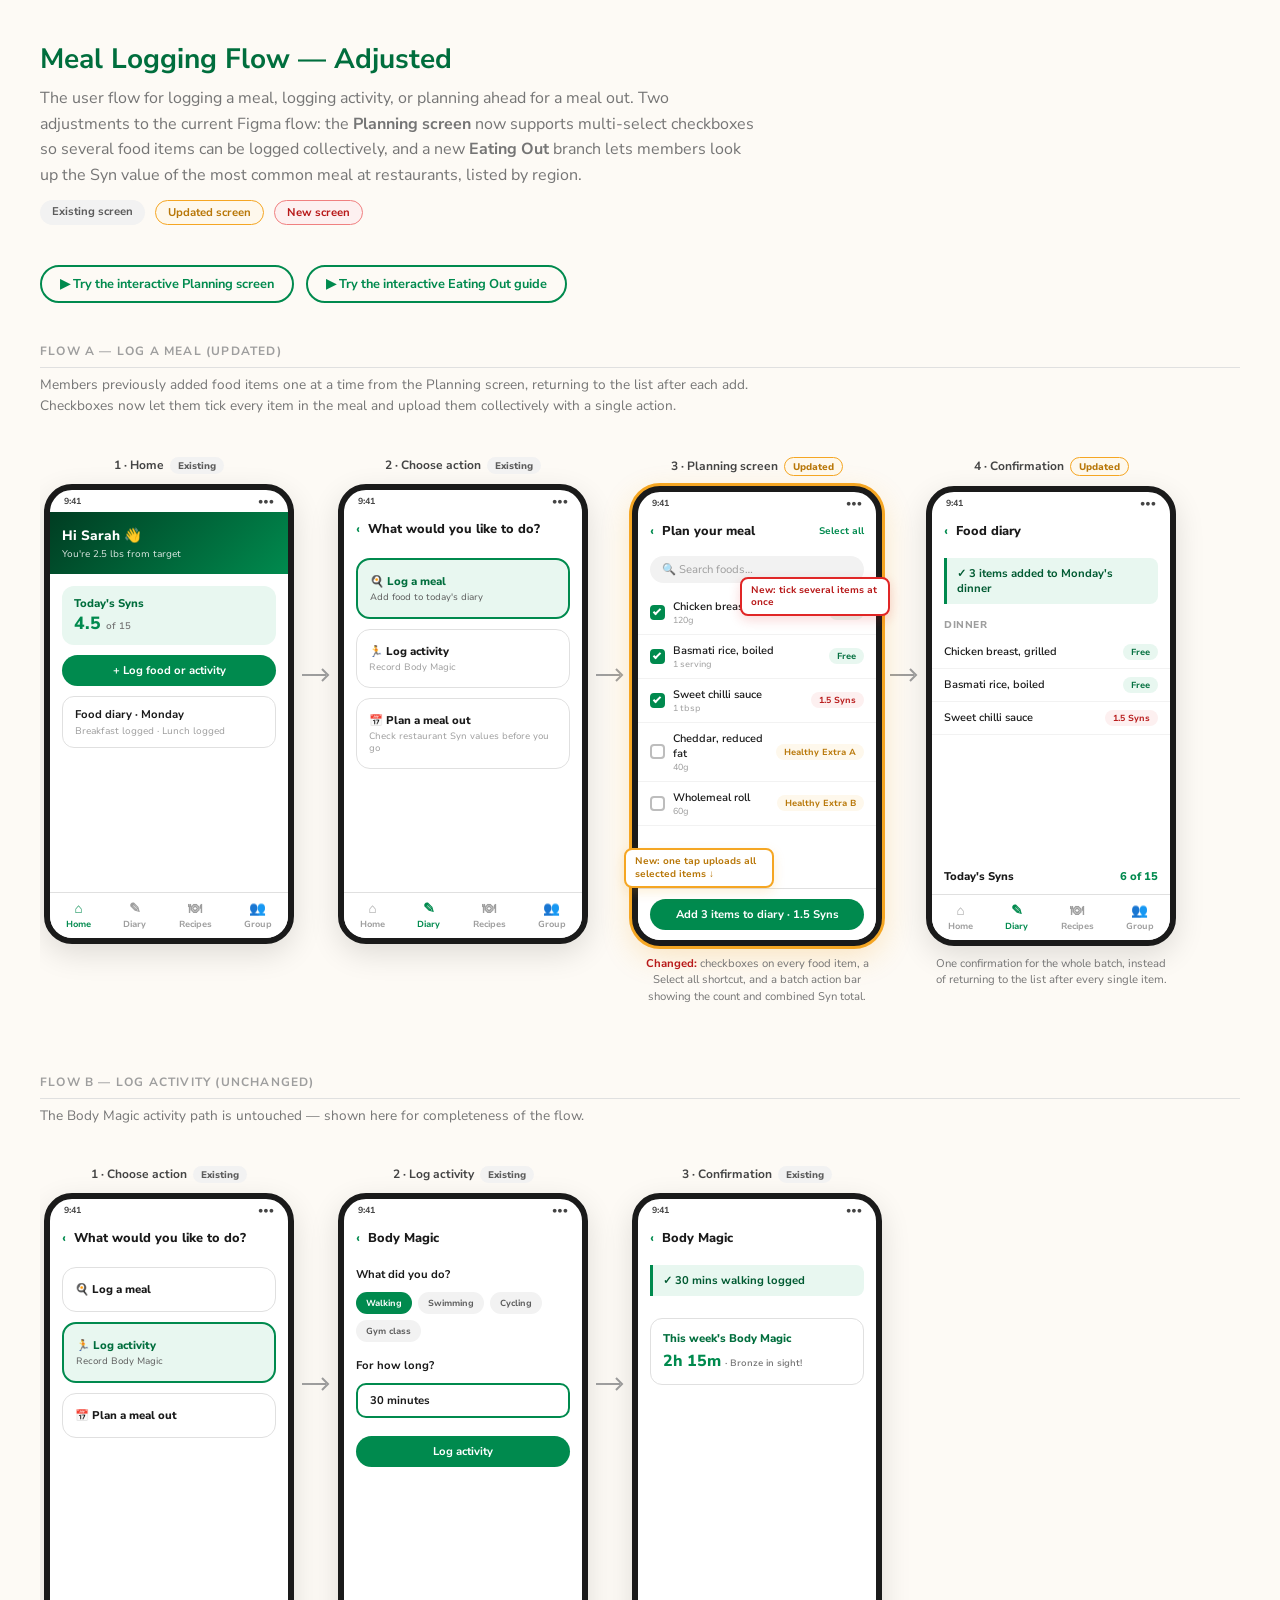
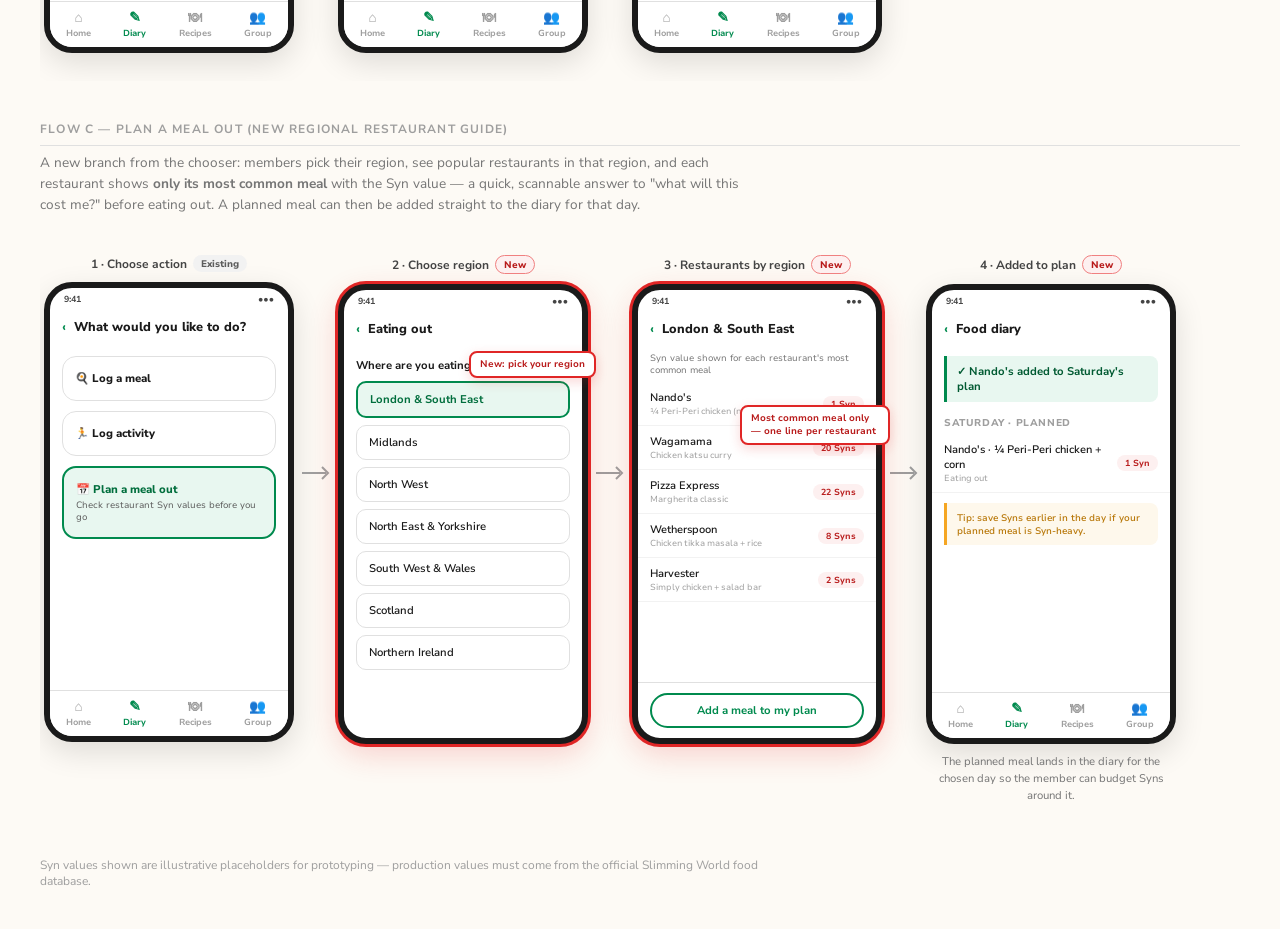
==== app-flow/index.html @ 1f60dec5 "Add adjusted meal logging flow with multi-select planning and regional eating-out guide Adjusts the " ====
<!-- @dsCard group="App Flows" -->
<!DOCTYPE html>
<html lang="en">
<head>
<meta charset="UTF-8">
<meta name="viewport" content="width=device-width, initial-scale=1.0">
<title>Meal Logging Flow — Slimming World App</title>
<link href="https://fonts.googleapis.com/css2?family=Playfair+Display:wght@700&family=Nunito+Sans:wght@400;600;700;800&display=swap" rel="stylesheet">
<style>
  *, *::before, *::after { box-sizing: border-box; margin: 0; padding: 0; }
  body { font-family: 'Nunito Sans', sans-serif; background: #fdfaf5; color: #1a1a1a; padding: 40px; }
  h1 { font-size: 1.75rem; font-weight: 700; color: #006e3d; margin-bottom: 8px; }
  .subtitle { color: #757575; margin-bottom: 12px; max-width: 720px; line-height: 1.6; }
  .legend { display: flex; gap: 10px; margin-bottom: 40px; flex-wrap: wrap; }
  .legend .tag { font-size: 0.7rem; font-weight: 700; padding: 4px 12px; border-radius: 9999px; }
  .tag-existing { background: #f2f2f2; color: #5c5c5c; }
  .tag-updated { background: #fef8ec; color: #b87708; border: 1px solid #f5a623; }
  .tag-new { background: #fdf0f0; color: #b81a1a; border: 1px solid #f08080; }

  .section-title { font-size: 0.75rem; font-weight: 700; text-transform: uppercase; letter-spacing: 0.1em; color: #9e9e9e; border-bottom: 1px solid #e0e0e0; padding-bottom: 8px; margin: 40px 0 6px; }
  .section-desc { font-size: 0.85rem; color: #757575; margin-bottom: 24px; max-width: 720px; line-height: 1.55; }

  .flow-row { display: flex; align-items: flex-start; gap: 0; overflow-x: auto; padding: 16px 4px 28px; }
  .step { flex-shrink: 0; width: 250px; }
  .step-label { text-align: center; font-size: 0.75rem; font-weight: 700; color: #444; margin-bottom: 10px; display: flex; align-items: center; justify-content: center; gap: 6px; }
  .step-label .tag { font-size: 0.6rem; font-weight: 800; padding: 2px 8px; border-radius: 9999px; }
  .step-note { font-size: 0.7rem; color: #757575; text-align: center; margin-top: 10px; line-height: 1.5; padding: 0 8px; }
  .step-note strong { color: #b81a1a; }
  .arrow { flex-shrink: 0; width: 44px; display: flex; align-items: center; justify-content: center; margin-top: 210px; color: #9e9e9e; }

  /* Phone frame */
  .phone { width: 250px; height: 460px; background: #fff; border: 6px solid #1a1a1a; border-radius: 28px; overflow: hidden; display: flex; flex-direction: column; box-shadow: 0 10px 30px rgba(0,0,0,0.12); }
  .phone.highlight-updated { box-shadow: 0 0 0 3px #f5a623, 0 10px 30px rgba(245,166,35,0.25); }
  .phone.highlight-new { box-shadow: 0 0 0 3px #e02626, 0 10px 30px rgba(224,38,38,0.2); }
  .statusbar { height: 22px; display: flex; align-items: center; justify-content: space-between; padding: 0 14px; font-size: 0.55rem; font-weight: 700; color: #444; flex-shrink: 0; }
  .appbar { display: flex; align-items: center; gap: 8px; padding: 8px 12px; flex-shrink: 0; }
  .appbar .back { color: #008a4e; font-weight: 800; font-size: 0.8rem; }
  .appbar .title { font-weight: 800; font-size: 0.8rem; color: #1a1a1a; }
  .screen { flex: 1; overflow: hidden; display: flex; flex-direction: column; font-size: 0.7rem; }
  .bottomnav { flex-shrink: 0; border-top: 1px solid #e0e0e0; background: #fff; display: flex; justify-content: space-around; padding: 6px 0 8px; }
  .bottomnav div { font-size: 0.55rem; font-weight: 700; color: #9e9e9e; text-align: center; }
  .bottomnav .active { color: #008a4e; }
  .bottomnav .icon { font-size: 0.85rem; display: block; }

  .pill-btn { background: #008a4e; color: #fff; font-weight: 700; border-radius: 9999px; padding: 8px 14px; text-align: center; font-size: 0.7rem; }
  .pill-btn.ghost { background: transparent; color: #008a4e; border: 2px solid #008a4e; }
  .badge { font-size: 0.55rem; font-weight: 700; padding: 2px 8px; border-radius: 9999px; white-space: nowrap; }
  .badge-free { background: #e8f7f0; color: #006e3d; }
  .badge-syn { background: #fdf0f0; color: #b81a1a; }
  .badge-he { background: #fef8ec; color: #b87708; }

  .food-row { display: flex; align-items: center; gap: 8px; padding: 8px 12px; border-bottom: 1px solid #f2f2f2; }
  .food-row .name { flex: 1; font-weight: 600; color: #1a1a1a; font-size: 0.68rem; }
  .food-row .sub { font-size: 0.55rem; color: #9e9e9e; }
  .cbx { width: 15px; height: 15px; border: 2px solid #bdbdbd; border-radius: 4px; flex-shrink: 0; position: relative; }
  .cbx.on { background: #008a4e; border-color: #008a4e; }
  .cbx.on::after { content: ''; position: absolute; left: 3px; top: 0px; width: 4px; height: 8px; border: 2px solid #fff; border-top: none; border-left: none; transform: rotate(45deg); }

  .callout { position: relative; }
  .callout .co { position: absolute; z-index: 2; background: #fff; border: 2px solid #e02626; color: #b81a1a; font-size: 0.6rem; font-weight: 700; padding: 5px 9px; border-radius: 8px; box-shadow: 0 4px 12px rgba(224,38,38,0.18); line-height: 1.35; max-width: 150px; }
  .callout .co.amber { border-color: #f5a623; color: #b87708; box-shadow: 0 4px 12px rgba(245,166,35,0.18); }

  .try-links { display: flex; gap: 12px; margin-top: 8px; flex-wrap: wrap; }
  .try-links a { font-size: 0.8rem; font-weight: 700; color: #008a4e; text-decoration: none; border: 2px solid #008a4e; border-radius: 9999px; padding: 8px 18px; }
  .try-links a:hover { background: #e8f7f0; }
</style>
</head>
<body>

<h1>Meal Logging Flow — Adjusted</h1>
<p class="subtitle">The user flow for logging a meal, logging activity, or planning ahead for a meal out. Two adjustments to the current Figma flow: the <strong>Planning screen</strong> now supports multi-select checkboxes so several food items can be logged collectively, and a new <strong>Eating Out</strong> branch lets members look up the Syn value of the most common meal at restaurants, listed by region.</p>
<div class="legend">
  <span class="tag tag-existing">Existing screen</span>
  <span class="tag tag-updated">Updated screen</span>
  <span class="tag tag-new">New screen</span>
</div>
<div class="try-links">
  <a href="planning-screen.html">▶ Try the interactive Planning screen</a>
  <a href="eating-out.html">▶ Try the interactive Eating Out guide</a>
</div>

<!-- ============ FLOW A: LOG A MEAL ============ -->
<div class="section-title">Flow A — Log a meal (updated)</div>
<p class="section-desc">Members previously added food items one at a time from the Planning screen, returning to the list after each add. Checkboxes now let them tick every item in the meal and upload them collectively with a single action.</p>

<div class="flow-row">

  <div class="step">
    <div class="step-label">1 · Home <span class="tag tag-existing">Existing</span></div>
    <div class="phone">
      <div class="statusbar"><span>9:41</span><span>●●●</span></div>
      <div class="screen">
        <div style="background:linear-gradient(135deg,#003d22,#008a4e);padding:14px 12px;color:#fff;">
          <div style="font-weight:800;font-size:0.85rem;">Hi Sarah 👋</div>
          <div style="font-size:0.6rem;opacity:0.85;margin-top:2px;">You're 2.5 lbs from target</div>
        </div>
        <div style="padding:12px;display:flex;flex-direction:column;gap:10px;">
          <div style="background:#e8f7f0;border-radius:12px;padding:10px 12px;">
            <div style="font-weight:800;color:#006e3d;">Today's Syns</div>
            <div style="font-size:1.1rem;font-weight:800;color:#008a4e;">4.5 <span style="font-size:0.6rem;color:#757575;font-weight:600;">of 15</span></div>
          </div>
          <div class="pill-btn">+ Log food or activity</div>
          <div style="background:#fff;border:1px solid #e0e0e0;border-radius:12px;padding:10px 12px;">
            <div style="font-weight:700;">Food diary · Monday</div>
            <div class="sub" style="color:#9e9e9e;font-size:0.6rem;margin-top:2px;">Breakfast logged · Lunch logged</div>
          </div>
        </div>
      </div>
      <div class="bottomnav">
        <div class="active"><span class="icon">⌂</span>Home</div>
        <div><span class="icon">✎</span>Diary</div>
        <div><span class="icon">🍽</span>Recipes</div>
        <div><span class="icon">👥</span>Group</div>
      </div>
    </div>
  </div>

  <div class="arrow"><svg width="28" height="16" viewBox="0 0 28 16" fill="none"><path d="M0 8h24M20 2l6 6-6 6" stroke="#9e9e9e" stroke-width="2"/></svg></div>

  <div class="step">
    <div class="step-label">2 · Choose action <span class="tag tag-existing">Existing</span></div>
    <div class="phone">
      <div class="statusbar"><span>9:41</span><span>●●●</span></div>
      <div class="appbar"><span class="back">‹</span><span class="title">What would you like to do?</span></div>
      <div class="screen">
        <div style="padding:12px;display:flex;flex-direction:column;gap:10px;">
          <div style="background:#e8f7f0;border:2px solid #008a4e;border-radius:14px;padding:14px 12px;">
            <div style="font-weight:800;color:#006e3d;">🍳 Log a meal</div>
            <div style="font-size:0.58rem;color:#5c5c5c;margin-top:2px;">Add food to today's diary</div>
          </div>
          <div style="background:#fff;border:1px solid #e0e0e0;border-radius:14px;padding:14px 12px;">
            <div style="font-weight:800;">🏃 Log activity</div>
            <div style="font-size:0.58rem;color:#9e9e9e;margin-top:2px;">Record Body Magic</div>
          </div>
          <div style="background:#fff;border:1px solid #e0e0e0;border-radius:14px;padding:14px 12px;">
            <div style="font-weight:800;">📅 Plan a meal out</div>
            <div style="font-size:0.58rem;color:#9e9e9e;margin-top:2px;">Check restaurant Syn values before you go</div>
          </div>
        </div>
      </div>
      <div class="bottomnav">
        <div><span class="icon">⌂</span>Home</div>
        <div class="active"><span class="icon">✎</span>Diary</div>
        <div><span class="icon">🍽</span>Recipes</div>
        <div><span class="icon">👥</span>Group</div>
      </div>
    </div>
  </div>

  <div class="arrow"><svg width="28" height="16" viewBox="0 0 28 16" fill="none"><path d="M0 8h24M20 2l6 6-6 6" stroke="#9e9e9e" stroke-width="2"/></svg></div>

  <div class="step callout">
    <div class="co" style="top:120px;right:-8px;">New: tick several items at once</div>
    <div class="co amber" style="bottom:118px;left:-8px;">New: one tap uploads all selected items ↓</div>
    <div class="step-label">3 · Planning screen <span class="tag tag-updated">Updated</span></div>
    <div class="phone highlight-updated">
      <div class="statusbar"><span>9:41</span><span>●●●</span></div>
      <div class="appbar"><span class="back">‹</span><span class="title">Plan your meal</span><span style="margin-left:auto;font-size:0.6rem;font-weight:700;color:#008a4e;">Select all</span></div>
      <div class="screen">
        <div style="padding:8px 12px;">
          <div style="background:#f2f2f2;border-radius:9999px;padding:6px 12px;color:#9e9e9e;">🔍 Search foods…</div>
        </div>
        <div class="food-row"><div class="cbx on"></div><div><div class="name">Chicken breast, grilled</div><div class="sub">120g</div></div><span class="badge badge-free" style="margin-left:auto;">Free</span></div>
        <div class="food-row"><div class="cbx on"></div><div><div class="name">Basmati rice, boiled</div><div class="sub">1 serving</div></div><span class="badge badge-free" style="margin-left:auto;">Free</span></div>
        <div class="food-row"><div class="cbx on"></div><div><div class="name">Sweet chilli sauce</div><div class="sub">1 tbsp</div></div><span class="badge badge-syn" style="margin-left:auto;">1.5 Syns</span></div>
        <div class="food-row"><div class="cbx"></div><div><div class="name">Cheddar, reduced fat</div><div class="sub">40g</div></div><span class="badge badge-he" style="margin-left:auto;">Healthy Extra A</span></div>
        <div class="food-row"><div class="cbx"></div><div><div class="name">Wholemeal roll</div><div class="sub">60g</div></div><span class="badge badge-he" style="margin-left:auto;">Healthy Extra B</span></div>
        <div style="margin-top:auto;padding:10px 12px;border-top:1px solid #e0e0e0;background:#fff;">
          <div class="pill-btn">Add 3 items to diary · 1.5 Syns</div>
        </div>
      </div>
    </div>
    <div class="step-note"><strong>Changed:</strong> checkboxes on every food item, a Select all shortcut, and a batch action bar showing the count and combined Syn total.</div>
  </div>

  <div class="arrow"><svg width="28" height="16" viewBox="0 0 28 16" fill="none"><path d="M0 8h24M20 2l6 6-6 6" stroke="#9e9e9e" stroke-width="2"/></svg></div>

  <div class="step">
    <div class="step-label">4 · Confirmation <span class="tag tag-updated">Updated</span></div>
    <div class="phone">
      <div class="statusbar"><span>9:41</span><span>●●●</span></div>
      <div class="appbar"><span class="back">‹</span><span class="title">Food diary</span></div>
      <div class="screen">
        <div style="margin:10px 12px;background:#e8f7f0;border-left:3px solid #008a4e;border-radius:0 8px 8px 0;padding:8px 10px;font-weight:700;color:#005a32;">✓ 3 items added to Monday's dinner</div>
        <div style="padding:4px 12px;font-weight:800;font-size:0.62rem;color:#9e9e9e;text-transform:uppercase;letter-spacing:0.06em;">Dinner</div>
        <div class="food-row"><div><div class="name">Chicken breast, grilled</div></div><span class="badge badge-free" style="margin-left:auto;">Free</span></div>
        <div class="food-row"><div><div class="name">Basmati rice, boiled</div></div><span class="badge badge-free" style="margin-left:auto;">Free</span></div>
        <div class="food-row"><div><div class="name">Sweet chilli sauce</div></div><span class="badge badge-syn" style="margin-left:auto;">1.5 Syns</span></div>
        <div style="margin-top:auto;padding:10px 12px;">
          <div style="display:flex;justify-content:space-between;font-weight:800;"><span>Today's Syns</span><span style="color:#008a4e;">6 of 15</span></div>
        </div>
      </div>
      <div class="bottomnav">
        <div><span class="icon">⌂</span>Home</div>
        <div class="active"><span class="icon">✎</span>Diary</div>
        <div><span class="icon">🍽</span>Recipes</div>
        <div><span class="icon">👥</span>Group</div>
      </div>
    </div>
    <div class="step-note">One confirmation for the whole batch, instead of returning to the list after every single item.</div>
  </div>

</div>

<!-- ============ FLOW B: LOG ACTIVITY ============ -->
<div class="section-title">Flow B — Log activity (unchanged)</div>
<p class="section-desc">The Body Magic activity path is untouched — shown here for completeness of the flow.</p>

<div class="flow-row">

  <div class="step">
    <div class="step-label">1 · Choose action <span class="tag tag-existing">Existing</span></div>
    <div class="phone">
      <div class="statusbar"><span>9:41</span><span>●●●</span></div>
      <div class="appbar"><span class="back">‹</span><span class="title">What would you like to do?</span></div>
      <div class="screen">
        <div style="padding:12px;display:flex;flex-direction:column;gap:10px;">
          <div style="background:#fff;border:1px solid #e0e0e0;border-radius:14px;padding:14px 12px;">
            <div style="font-weight:800;">🍳 Log a meal</div>
          </div>
          <div style="background:#e8f7f0;border:2px solid #008a4e;border-radius:14px;padding:14px 12px;">
            <div style="font-weight:800;color:#006e3d;">🏃 Log activity</div>
            <div style="font-size:0.58rem;color:#5c5c5c;margin-top:2px;">Record Body Magic</div>
          </div>
          <div style="background:#fff;border:1px solid #e0e0e0;border-radius:14px;padding:14px 12px;">
            <div style="font-weight:800;">📅 Plan a meal out</div>
          </div>
        </div>
      </div>
      <div class="bottomnav">
        <div><span class="icon">⌂</span>Home</div>
        <div class="active"><span class="icon">✎</span>Diary</div>
        <div><span class="icon">🍽</span>Recipes</div>
        <div><span class="icon">👥</span>Group</div>
      </div>
    </div>
  </div>

  <div class="arrow"><svg width="28" height="16" viewBox="0 0 28 16" fill="none"><path d="M0 8h24M20 2l6 6-6 6" stroke="#9e9e9e" stroke-width="2"/></svg></div>

  <div class="step">
    <div class="step-label">2 · Log activity <span class="tag tag-existing">Existing</span></div>
    <div class="phone">
      <div class="statusbar"><span>9:41</span><span>●●●</span></div>
      <div class="appbar"><span class="back">‹</span><span class="title">Body Magic</span></div>
      <div class="screen">
        <div style="padding:12px;display:flex;flex-direction:column;gap:10px;">
          <div style="font-weight:700;">What did you do?</div>
          <div style="display:flex;gap:6px;flex-wrap:wrap;">
            <span class="badge" style="background:#008a4e;color:#fff;padding:5px 10px;">Walking</span>
            <span class="badge" style="background:#f2f2f2;color:#5c5c5c;padding:5px 10px;">Swimming</span>
            <span class="badge" style="background:#f2f2f2;color:#5c5c5c;padding:5px 10px;">Cycling</span>
            <span class="badge" style="background:#f2f2f2;color:#5c5c5c;padding:5px 10px;">Gym class</span>
          </div>
          <div style="font-weight:700;margin-top:6px;">For how long?</div>
          <div style="background:#fff;border:2px solid #008a4e;border-radius:10px;padding:8px 12px;font-weight:700;">30 minutes</div>
          <div class="pill-btn" style="margin-top:8px;">Log activity</div>
        </div>
      </div>
      <div class="bottomnav">
        <div><span class="icon">⌂</span>Home</div>
        <div class="active"><span class="icon">✎</span>Diary</div>
        <div><span class="icon">🍽</span>Recipes</div>
        <div><span class="icon">👥</span>Group</div>
      </div>
    </div>
  </div>

  <div class="arrow"><svg width="28" height="16" viewBox="0 0 28 16" fill="none"><path d="M0 8h24M20 2l6 6-6 6" stroke="#9e9e9e" stroke-width="2"/></svg></div>

  <div class="step">
    <div class="step-label">3 · Confirmation <span class="tag tag-existing">Existing</span></div>
    <div class="phone">
      <div class="statusbar"><span>9:41</span><span>●●●</span></div>
      <div class="appbar"><span class="back">‹</span><span class="title">Body Magic</span></div>
      <div class="screen">
        <div style="margin:10px 12px;background:#e8f7f0;border-left:3px solid #008a4e;border-radius:0 8px 8px 0;padding:8px 10px;font-weight:700;color:#005a32;">✓ 30 mins walking logged</div>
        <div style="padding:12px;">
          <div style="background:#fff;border:1px solid #e0e0e0;border-radius:12px;padding:12px;">
            <div style="font-weight:800;color:#006e3d;">This week's Body Magic</div>
            <div style="font-size:1rem;font-weight:800;color:#008a4e;margin-top:4px;">2h 15m <span style="font-size:0.58rem;color:#757575;font-weight:600;">· Bronze in sight!</span></div>
          </div>
        </div>
      </div>
      <div class="bottomnav">
        <div><span class="icon">⌂</span>Home</div>
        <div class="active"><span class="icon">✎</span>Diary</div>
        <div><span class="icon">🍽</span>Recipes</div>
        <div><span class="icon">👥</span>Group</div>
      </div>
    </div>
  </div>

</div>

<!-- ============ FLOW C: PLAN A MEAL OUT ============ -->
<div class="section-title">Flow C — Plan a meal out (new regional restaurant guide)</div>
<p class="section-desc">A new branch from the chooser: members pick their region, see popular restaurants in that region, and each restaurant shows <strong>only its most common meal</strong> with the Syn value — a quick, scannable answer to "what will this cost me?" before eating out. A planned meal can then be added straight to the diary for that day.</p>

<div class="flow-row">

  <div class="step">
    <div class="step-label">1 · Choose action <span class="tag tag-existing">Existing</span></div>
    <div class="phone">
      <div class="statusbar"><span>9:41</span><span>●●●</span></div>
      <div class="appbar"><span class="back">‹</span><span class="title">What would you like to do?</span></div>
      <div class="screen">
        <div style="padding:12px;display:flex;flex-direction:column;gap:10px;">
          <div style="background:#fff;border:1px solid #e0e0e0;border-radius:14px;padding:14px 12px;">
            <div style="font-weight:800;">🍳 Log a meal</div>
          </div>
          <div style="background:#fff;border:1px solid #e0e0e0;border-radius:14px;padding:14px 12px;">
            <div style="font-weight:800;">🏃 Log activity</div>
          </div>
          <div style="background:#e8f7f0;border:2px solid #008a4e;border-radius:14px;padding:14px 12px;">
            <div style="font-weight:800;color:#006e3d;">📅 Plan a meal out</div>
            <div style="font-size:0.58rem;color:#5c5c5c;margin-top:2px;">Check restaurant Syn values before you go</div>
          </div>
        </div>
      </div>
      <div class="bottomnav">
        <div><span class="icon">⌂</span>Home</div>
        <div class="active"><span class="icon">✎</span>Diary</div>
        <div><span class="icon">🍽</span>Recipes</div>
        <div><span class="icon">👥</span>Group</div>
      </div>
    </div>
  </div>

  <div class="arrow"><svg width="28" height="16" viewBox="0 0 28 16" fill="none"><path d="M0 8h24M20 2l6 6-6 6" stroke="#9e9e9e" stroke-width="2"/></svg></div>

  <div class="step callout">
    <div class="co" style="top:96px;right:-8px;">New: pick your region</div>
    <div class="step-label">2 · Choose region <span class="tag tag-new">New</span></div>
    <div class="phone highlight-new">
      <div class="statusbar"><span>9:41</span><span>●●●</span></div>
      <div class="appbar"><span class="back">‹</span><span class="title">Eating out</span></div>
      <div class="screen">
        <div style="padding:12px;">
          <div style="font-weight:700;margin-bottom:8px;">Where are you eating out?</div>
          <div style="display:flex;flex-direction:column;gap:7px;">
            <div style="background:#e8f7f0;border:2px solid #008a4e;border-radius:10px;padding:9px 12px;font-weight:700;color:#006e3d;">London &amp; South East</div>
            <div style="background:#fff;border:1px solid #e0e0e0;border-radius:10px;padding:9px 12px;font-weight:600;">Midlands</div>
            <div style="background:#fff;border:1px solid #e0e0e0;border-radius:10px;padding:9px 12px;font-weight:600;">North West</div>
            <div style="background:#fff;border:1px solid #e0e0e0;border-radius:10px;padding:9px 12px;font-weight:600;">North East &amp; Yorkshire</div>
            <div style="background:#fff;border:1px solid #e0e0e0;border-radius:10px;padding:9px 12px;font-weight:600;">South West &amp; Wales</div>
            <div style="background:#fff;border:1px solid #e0e0e0;border-radius:10px;padding:9px 12px;font-weight:600;">Scotland</div>
            <div style="background:#fff;border:1px solid #e0e0e0;border-radius:10px;padding:9px 12px;font-weight:600;">Northern Ireland</div>
          </div>
        </div>
      </div>
    </div>
  </div>

  <div class="arrow"><svg width="28" height="16" viewBox="0 0 28 16" fill="none"><path d="M0 8h24M20 2l6 6-6 6" stroke="#9e9e9e" stroke-width="2"/></svg></div>

  <div class="step callout">
    <div class="co" style="top:150px;right:-8px;">Most common meal only — one line per restaurant</div>
    <div class="step-label">3 · Restaurants by region <span class="tag tag-new">New</span></div>
    <div class="phone highlight-new">
      <div class="statusbar"><span>9:41</span><span>●●●</span></div>
      <div class="appbar"><span class="back">‹</span><span class="title">London &amp; South East</span></div>
      <div class="screen">
        <div style="padding:6px 12px;font-size:0.58rem;color:#757575;">Syn value shown for each restaurant's most common meal</div>
        <div class="food-row"><div><div class="name">Nando's</div><div class="sub">¼ Peri-Peri chicken (no skin) + corn</div></div><span class="badge badge-syn" style="margin-left:auto;">1 Syn</span></div>
        <div class="food-row"><div><div class="name">Wagamama</div><div class="sub">Chicken katsu curry</div></div><span class="badge badge-syn" style="margin-left:auto;">20 Syns</span></div>
        <div class="food-row"><div><div class="name">Pizza Express</div><div class="sub">Margherita classic</div></div><span class="badge badge-syn" style="margin-left:auto;">22 Syns</span></div>
        <div class="food-row"><div><div class="name">Wetherspoon</div><div class="sub">Chicken tikka masala + rice</div></div><span class="badge badge-syn" style="margin-left:auto;">8 Syns</span></div>
        <div class="food-row"><div><div class="name">Harvester</div><div class="sub">Simply chicken + salad bar</div></div><span class="badge badge-syn" style="margin-left:auto;">2 Syns</span></div>
        <div style="margin-top:auto;padding:10px 12px;border-top:1px solid #e0e0e0;">
          <div class="pill-btn ghost">Add a meal to my plan</div>
        </div>
      </div>
    </div>
  </div>

  <div class="arrow"><svg width="28" height="16" viewBox="0 0 28 16" fill="none"><path d="M0 8h24M20 2l6 6-6 6" stroke="#9e9e9e" stroke-width="2"/></svg></div>

  <div class="step">
    <div class="step-label">4 · Added to plan <span class="tag tag-new">New</span></div>
    <div class="phone">
      <div class="statusbar"><span>9:41</span><span>●●●</span></div>
      <div class="appbar"><span class="back">‹</span><span class="title">Food diary</span></div>
      <div class="screen">
        <div style="margin:10px 12px;background:#e8f7f0;border-left:3px solid #008a4e;border-radius:0 8px 8px 0;padding:8px 10px;font-weight:700;color:#005a32;">✓ Nando's added to Saturday's plan</div>
        <div style="padding:4px 12px;font-weight:800;font-size:0.62rem;color:#9e9e9e;text-transform:uppercase;letter-spacing:0.06em;">Saturday · Planned</div>
        <div class="food-row"><div><div class="name">Nando's · ¼ Peri-Peri chicken + corn</div><div class="sub">Eating out</div></div><span class="badge badge-syn" style="margin-left:auto;">1 Syn</span></div>
        <div style="padding:10px 12px;">
          <div style="background:#fef8ec;border-left:3px solid #f5a623;border-radius:0 8px 8px 0;padding:8px 10px;font-size:0.6rem;color:#b87708;font-weight:600;">Tip: save Syns earlier in the day if your planned meal is Syn-heavy.</div>
        </div>
      </div>
      <div class="bottomnav">
        <div><span class="icon">⌂</span>Home</div>
        <div class="active"><span class="icon">✎</span>Diary</div>
        <div><span class="icon">🍽</span>Recipes</div>
        <div><span class="icon">👥</span>Group</div>
      </div>
    </div>
    <div class="step-note">The planned meal lands in the diary for the chosen day so the member can budget Syns around it.</div>
  </div>

</div>

<p style="font-size:0.75rem;color:#9e9e9e;margin-top:24px;max-width:720px;">Syn values shown are illustrative placeholders for prototyping — production values must come from the official Slimming World food database.</p>

</body>
</html>
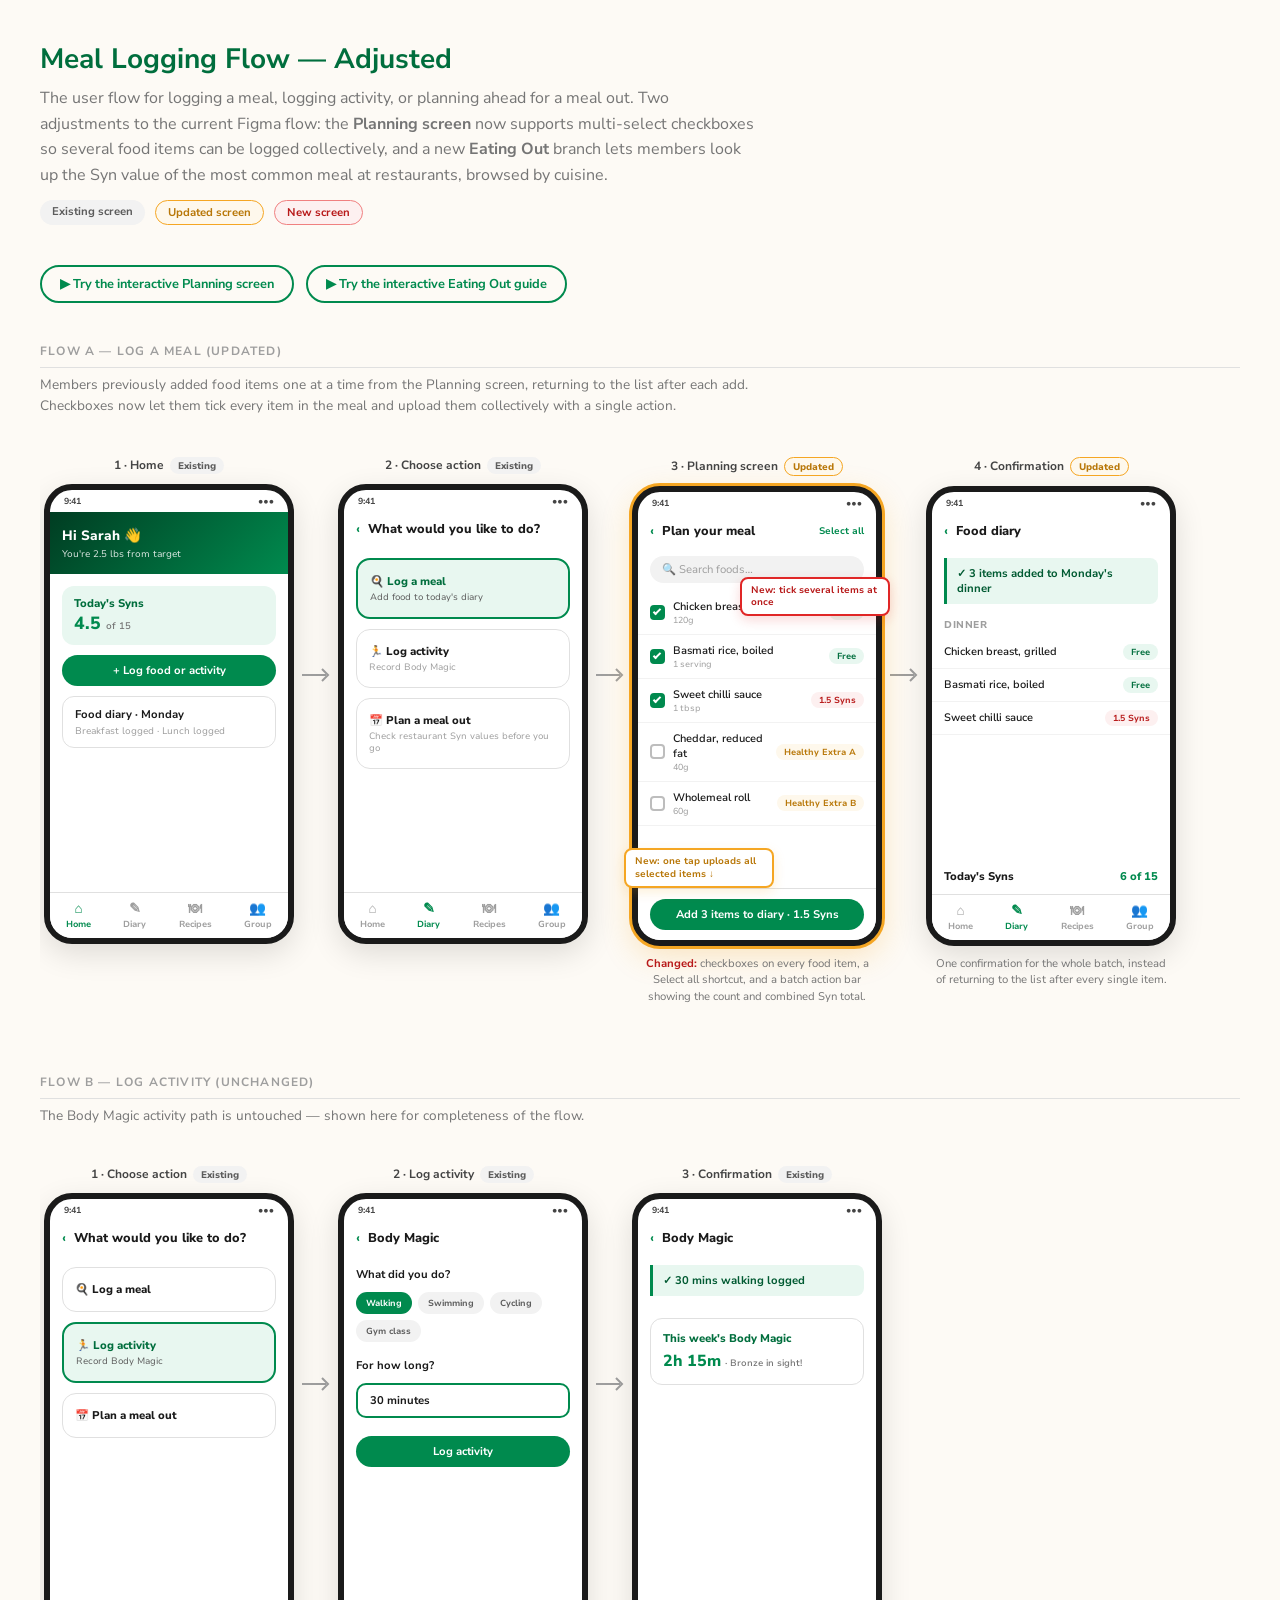
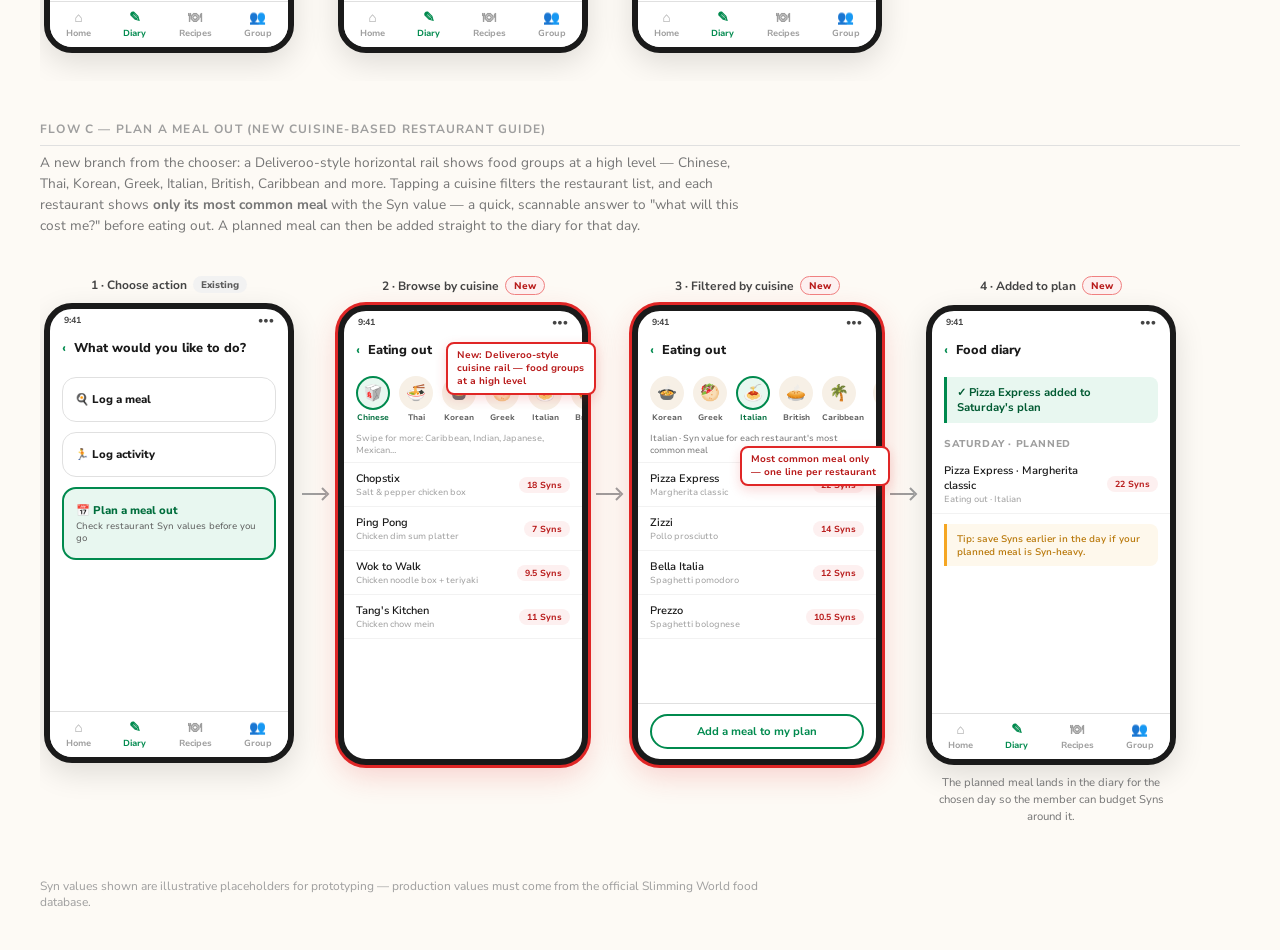
==== commit 2f1e7d47: "Rework Eating Out guide to browse by cuisine instead of UK region Replaces the UK-region picker with" ====
--- a/app-flow/index.html
+++ b/app-flow/index.html
@@ -68,7 +68,7 @@
 <body>
 
 <h1>Meal Logging Flow — Adjusted</h1>
-<p class="subtitle">The user flow for logging a meal, logging activity, or planning ahead for a meal out. Two adjustments to the current Figma flow: the <strong>Planning screen</strong> now supports multi-select checkboxes so several food items can be logged collectively, and a new <strong>Eating Out</strong> branch lets members look up the Syn value of the most common meal at restaurants, listed by region.</p>
+<p class="subtitle">The user flow for logging a meal, logging activity, or planning ahead for a meal out. Two adjustments to the current Figma flow: the <strong>Planning screen</strong> now supports multi-select checkboxes so several food items can be logged collectively, and a new <strong>Eating Out</strong> branch lets members look up the Syn value of the most common meal at restaurants, browsed by cuisine.</p>
 <div class="legend">
   <span class="tag tag-existing">Existing screen</span>
   <span class="tag tag-updated">Updated screen</span>
@@ -294,8 +294,8 @@
 </div>
 
 <!-- ============ FLOW C: PLAN A MEAL OUT ============ -->
-<div class="section-title">Flow C — Plan a meal out (new regional restaurant guide)</div>
-<p class="section-desc">A new branch from the chooser: members pick their region, see popular restaurants in that region, and each restaurant shows <strong>only its most common meal</strong> with the Syn value — a quick, scannable answer to "what will this cost me?" before eating out. A planned meal can then be added straight to the diary for that day.</p>
+<div class="section-title">Flow C — Plan a meal out (new cuisine-based restaurant guide)</div>
+<p class="section-desc">A new branch from the chooser: a Deliveroo-style horizontal rail shows food groups at a high level — Chinese, Thai, Korean, Greek, Italian, British, Caribbean and more. Tapping a cuisine filters the restaurant list, and each restaurant shows <strong>only its most common meal</strong> with the Syn value — a quick, scannable answer to "what will this cost me?" before eating out. A planned meal can then be added straight to the diary for that day.</p>
 
 <div class="flow-row">
 
@@ -330,24 +330,25 @@
   <div class="arrow"><svg width="28" height="16" viewBox="0 0 28 16" fill="none"><path d="M0 8h24M20 2l6 6-6 6" stroke="#9e9e9e" stroke-width="2"/></svg></div>
 
   <div class="step callout">
-    <div class="co" style="top:96px;right:-8px;">New: pick your region</div>
-    <div class="step-label">2 · Choose region <span class="tag tag-new">New</span></div>
+    <div class="co" style="top:66px;right:-8px;">New: Deliveroo-style cuisine rail — food groups at a high level</div>
+    <div class="step-label">2 · Browse by cuisine <span class="tag tag-new">New</span></div>
     <div class="phone highlight-new">
       <div class="statusbar"><span>9:41</span><span>●●●</span></div>
       <div class="appbar"><span class="back">‹</span><span class="title">Eating out</span></div>
       <div class="screen">
-        <div style="padding:12px;">
-          <div style="font-weight:700;margin-bottom:8px;">Where are you eating out?</div>
-          <div style="display:flex;flex-direction:column;gap:7px;">
-            <div style="background:#e8f7f0;border:2px solid #008a4e;border-radius:10px;padding:9px 12px;font-weight:700;color:#006e3d;">London &amp; South East</div>
-            <div style="background:#fff;border:1px solid #e0e0e0;border-radius:10px;padding:9px 12px;font-weight:600;">Midlands</div>
-            <div style="background:#fff;border:1px solid #e0e0e0;border-radius:10px;padding:9px 12px;font-weight:600;">North West</div>
-            <div style="background:#fff;border:1px solid #e0e0e0;border-radius:10px;padding:9px 12px;font-weight:600;">North East &amp; Yorkshire</div>
-            <div style="background:#fff;border:1px solid #e0e0e0;border-radius:10px;padding:9px 12px;font-weight:600;">South West &amp; Wales</div>
-            <div style="background:#fff;border:1px solid #e0e0e0;border-radius:10px;padding:9px 12px;font-weight:600;">Scotland</div>
-            <div style="background:#fff;border:1px solid #e0e0e0;border-radius:10px;padding:9px 12px;font-weight:600;">Northern Ireland</div>
-          </div>
-        </div>
+        <div style="display:flex;gap:9px;overflow:hidden;padding:9px 12px 7px;">
+          <div style="flex-shrink:0;text-align:center;"><div style="width:34px;height:34px;border-radius:50%;background:#e8f7f0;border:2px solid #008a4e;display:flex;align-items:center;justify-content:center;font-size:1rem;">🥡</div><div style="font-size:0.5rem;font-weight:700;color:#006e3d;margin-top:2px;">Chinese</div></div>
+          <div style="flex-shrink:0;text-align:center;"><div style="width:34px;height:34px;border-radius:50%;background:#f7f0e6;display:flex;align-items:center;justify-content:center;font-size:1rem;">🍜</div><div style="font-size:0.5rem;font-weight:700;color:#5c5c5c;margin-top:2px;">Thai</div></div>
+          <div style="flex-shrink:0;text-align:center;"><div style="width:34px;height:34px;border-radius:50%;background:#f7f0e6;display:flex;align-items:center;justify-content:center;font-size:1rem;">🍲</div><div style="font-size:0.5rem;font-weight:700;color:#5c5c5c;margin-top:2px;">Korean</div></div>
+          <div style="flex-shrink:0;text-align:center;"><div style="width:34px;height:34px;border-radius:50%;background:#f7f0e6;display:flex;align-items:center;justify-content:center;font-size:1rem;">🥙</div><div style="font-size:0.5rem;font-weight:700;color:#5c5c5c;margin-top:2px;">Greek</div></div>
+          <div style="flex-shrink:0;text-align:center;"><div style="width:34px;height:34px;border-radius:50%;background:#f7f0e6;display:flex;align-items:center;justify-content:center;font-size:1rem;">🍝</div><div style="font-size:0.5rem;font-weight:700;color:#5c5c5c;margin-top:2px;">Italian</div></div>
+          <div style="flex-shrink:0;text-align:center;"><div style="width:34px;height:34px;border-radius:50%;background:#f7f0e6;display:flex;align-items:center;justify-content:center;font-size:1rem;">🥧</div><div style="font-size:0.5rem;font-weight:700;color:#5c5c5c;margin-top:2px;">British</div></div>
+        </div>
+        <div style="padding:2px 12px 6px;font-size:0.55rem;color:#9e9e9e;border-bottom:1px solid #f2f2f2;">Swipe for more: Caribbean, Indian, Japanese, Mexican…</div>
+        <div class="food-row"><div><div class="name">Chopstix</div><div class="sub">Salt &amp; pepper chicken box</div></div><span class="badge badge-syn" style="margin-left:auto;">18 Syns</span></div>
+        <div class="food-row"><div><div class="name">Ping Pong</div><div class="sub">Chicken dim sum platter</div></div><span class="badge badge-syn" style="margin-left:auto;">7 Syns</span></div>
+        <div class="food-row"><div><div class="name">Wok to Walk</div><div class="sub">Chicken noodle box + teriyaki</div></div><span class="badge badge-syn" style="margin-left:auto;">9.5 Syns</span></div>
+        <div class="food-row"><div><div class="name">Tang's Kitchen</div><div class="sub">Chicken chow mein</div></div><span class="badge badge-syn" style="margin-left:auto;">11 Syns</span></div>
       </div>
     </div>
   </div>
@@ -355,18 +356,25 @@
   <div class="arrow"><svg width="28" height="16" viewBox="0 0 28 16" fill="none"><path d="M0 8h24M20 2l6 6-6 6" stroke="#9e9e9e" stroke-width="2"/></svg></div>
 
   <div class="step callout">
-    <div class="co" style="top:150px;right:-8px;">Most common meal only — one line per restaurant</div>
-    <div class="step-label">3 · Restaurants by region <span class="tag tag-new">New</span></div>
+    <div class="co" style="top:170px;right:-8px;">Most common meal only — one line per restaurant</div>
+    <div class="step-label">3 · Filtered by cuisine <span class="tag tag-new">New</span></div>
     <div class="phone highlight-new">
       <div class="statusbar"><span>9:41</span><span>●●●</span></div>
-      <div class="appbar"><span class="back">‹</span><span class="title">London &amp; South East</span></div>
-      <div class="screen">
-        <div style="padding:6px 12px;font-size:0.58rem;color:#757575;">Syn value shown for each restaurant's most common meal</div>
-        <div class="food-row"><div><div class="name">Nando's</div><div class="sub">¼ Peri-Peri chicken (no skin) + corn</div></div><span class="badge badge-syn" style="margin-left:auto;">1 Syn</span></div>
-        <div class="food-row"><div><div class="name">Wagamama</div><div class="sub">Chicken katsu curry</div></div><span class="badge badge-syn" style="margin-left:auto;">20 Syns</span></div>
+      <div class="appbar"><span class="back">‹</span><span class="title">Eating out</span></div>
+      <div class="screen">
+        <div style="display:flex;gap:9px;overflow:hidden;padding:9px 12px 7px;">
+          <div style="flex-shrink:0;text-align:center;"><div style="width:34px;height:34px;border-radius:50%;background:#f7f0e6;display:flex;align-items:center;justify-content:center;font-size:1rem;">🍲</div><div style="font-size:0.5rem;font-weight:700;color:#5c5c5c;margin-top:2px;">Korean</div></div>
+          <div style="flex-shrink:0;text-align:center;"><div style="width:34px;height:34px;border-radius:50%;background:#f7f0e6;display:flex;align-items:center;justify-content:center;font-size:1rem;">🥙</div><div style="font-size:0.5rem;font-weight:700;color:#5c5c5c;margin-top:2px;">Greek</div></div>
+          <div style="flex-shrink:0;text-align:center;"><div style="width:34px;height:34px;border-radius:50%;background:#e8f7f0;border:2px solid #008a4e;display:flex;align-items:center;justify-content:center;font-size:1rem;">🍝</div><div style="font-size:0.5rem;font-weight:700;color:#006e3d;margin-top:2px;">Italian</div></div>
+          <div style="flex-shrink:0;text-align:center;"><div style="width:34px;height:34px;border-radius:50%;background:#f7f0e6;display:flex;align-items:center;justify-content:center;font-size:1rem;">🥧</div><div style="font-size:0.5rem;font-weight:700;color:#5c5c5c;margin-top:2px;">British</div></div>
+          <div style="flex-shrink:0;text-align:center;"><div style="width:34px;height:34px;border-radius:50%;background:#f7f0e6;display:flex;align-items:center;justify-content:center;font-size:1rem;">🌴</div><div style="font-size:0.5rem;font-weight:700;color:#5c5c5c;margin-top:2px;">Caribbean</div></div>
+          <div style="flex-shrink:0;text-align:center;"><div style="width:34px;height:34px;border-radius:50%;background:#f7f0e6;display:flex;align-items:center;justify-content:center;font-size:1rem;">🍛</div><div style="font-size:0.5rem;font-weight:700;color:#5c5c5c;margin-top:2px;">Indian</div></div>
+        </div>
+        <div style="padding:2px 12px 6px;font-size:0.55rem;color:#757575;border-bottom:1px solid #f2f2f2;">Italian · Syn value for each restaurant's most common meal</div>
         <div class="food-row"><div><div class="name">Pizza Express</div><div class="sub">Margherita classic</div></div><span class="badge badge-syn" style="margin-left:auto;">22 Syns</span></div>
-        <div class="food-row"><div><div class="name">Wetherspoon</div><div class="sub">Chicken tikka masala + rice</div></div><span class="badge badge-syn" style="margin-left:auto;">8 Syns</span></div>
-        <div class="food-row"><div><div class="name">Harvester</div><div class="sub">Simply chicken + salad bar</div></div><span class="badge badge-syn" style="margin-left:auto;">2 Syns</span></div>
+        <div class="food-row"><div><div class="name">Zizzi</div><div class="sub">Pollo prosciutto</div></div><span class="badge badge-syn" style="margin-left:auto;">14 Syns</span></div>
+        <div class="food-row"><div><div class="name">Bella Italia</div><div class="sub">Spaghetti pomodoro</div></div><span class="badge badge-syn" style="margin-left:auto;">12 Syns</span></div>
+        <div class="food-row"><div><div class="name">Prezzo</div><div class="sub">Spaghetti bolognese</div></div><span class="badge badge-syn" style="margin-left:auto;">10.5 Syns</span></div>
         <div style="margin-top:auto;padding:10px 12px;border-top:1px solid #e0e0e0;">
           <div class="pill-btn ghost">Add a meal to my plan</div>
         </div>
@@ -382,9 +390,9 @@
       <div class="statusbar"><span>9:41</span><span>●●●</span></div>
       <div class="appbar"><span class="back">‹</span><span class="title">Food diary</span></div>
       <div class="screen">
-        <div style="margin:10px 12px;background:#e8f7f0;border-left:3px solid #008a4e;border-radius:0 8px 8px 0;padding:8px 10px;font-weight:700;color:#005a32;">✓ Nando's added to Saturday's plan</div>
+        <div style="margin:10px 12px;background:#e8f7f0;border-left:3px solid #008a4e;border-radius:0 8px 8px 0;padding:8px 10px;font-weight:700;color:#005a32;">✓ Pizza Express added to Saturday's plan</div>
         <div style="padding:4px 12px;font-weight:800;font-size:0.62rem;color:#9e9e9e;text-transform:uppercase;letter-spacing:0.06em;">Saturday · Planned</div>
-        <div class="food-row"><div><div class="name">Nando's · ¼ Peri-Peri chicken + corn</div><div class="sub">Eating out</div></div><span class="badge badge-syn" style="margin-left:auto;">1 Syn</span></div>
+        <div class="food-row"><div><div class="name">Pizza Express · Margherita classic</div><div class="sub">Eating out · Italian</div></div><span class="badge badge-syn" style="margin-left:auto;">22 Syns</span></div>
         <div style="padding:10px 12px;">
           <div style="background:#fef8ec;border-left:3px solid #f5a623;border-radius:0 8px 8px 0;padding:8px 10px;font-size:0.6rem;color:#b87708;font-weight:600;">Tip: save Syns earlier in the day if your planned meal is Syn-heavy.</div>
         </div>
